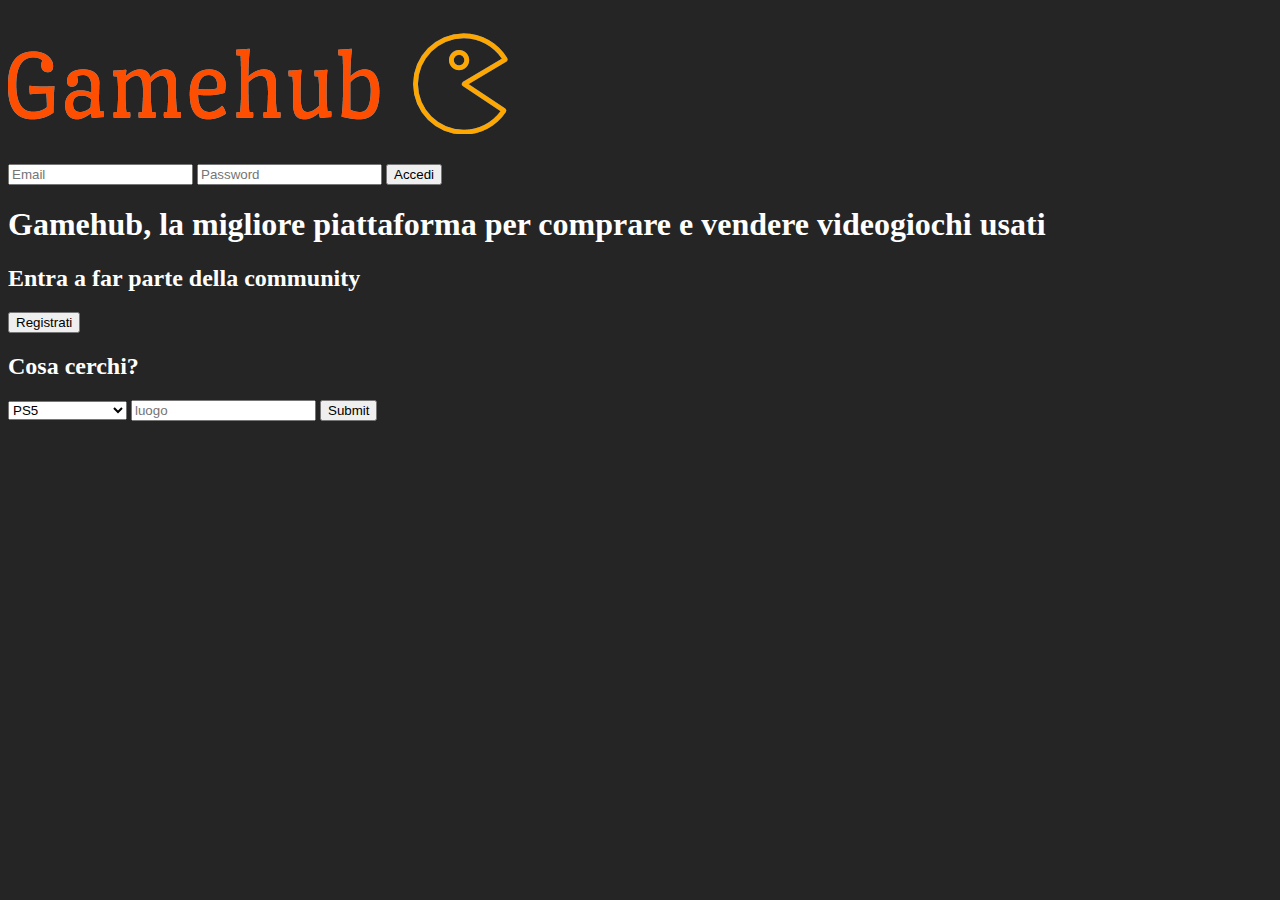
==== html/index.html @ 35cfd263 "include system via js implemented, index header created" ====
<!DOCTYPE html>
<html lang="it">
<head>
	<meta charset="UTF-8">
	<title>Gamehub</title>
	<link rel="stylesheet" href="../css/index.css">
</head>
<body>
	
	<header>
		<!-- Logo e form di login -->
		<div class="login">
			<img src="../img/logo/logo (1)/logo_small.png" alt="logo">
			<form action="login.html" id="login-form">
				<input type="email" placeholder="Email" name="email" id="email">
				<input type="password" placeholder="Password" name="password" id="password">
				<input type="button" value="Accedi">
			</form>
		</div>

		<div w3-include-html="./partial/header-big.html"></div>
	</header>

	<script src="../js/include.js"></script>
</body>
</html>
---- css/index.css ----
body{
	background-color: #252525;
	color: white;
}

form #login-form{
	color:red;
}
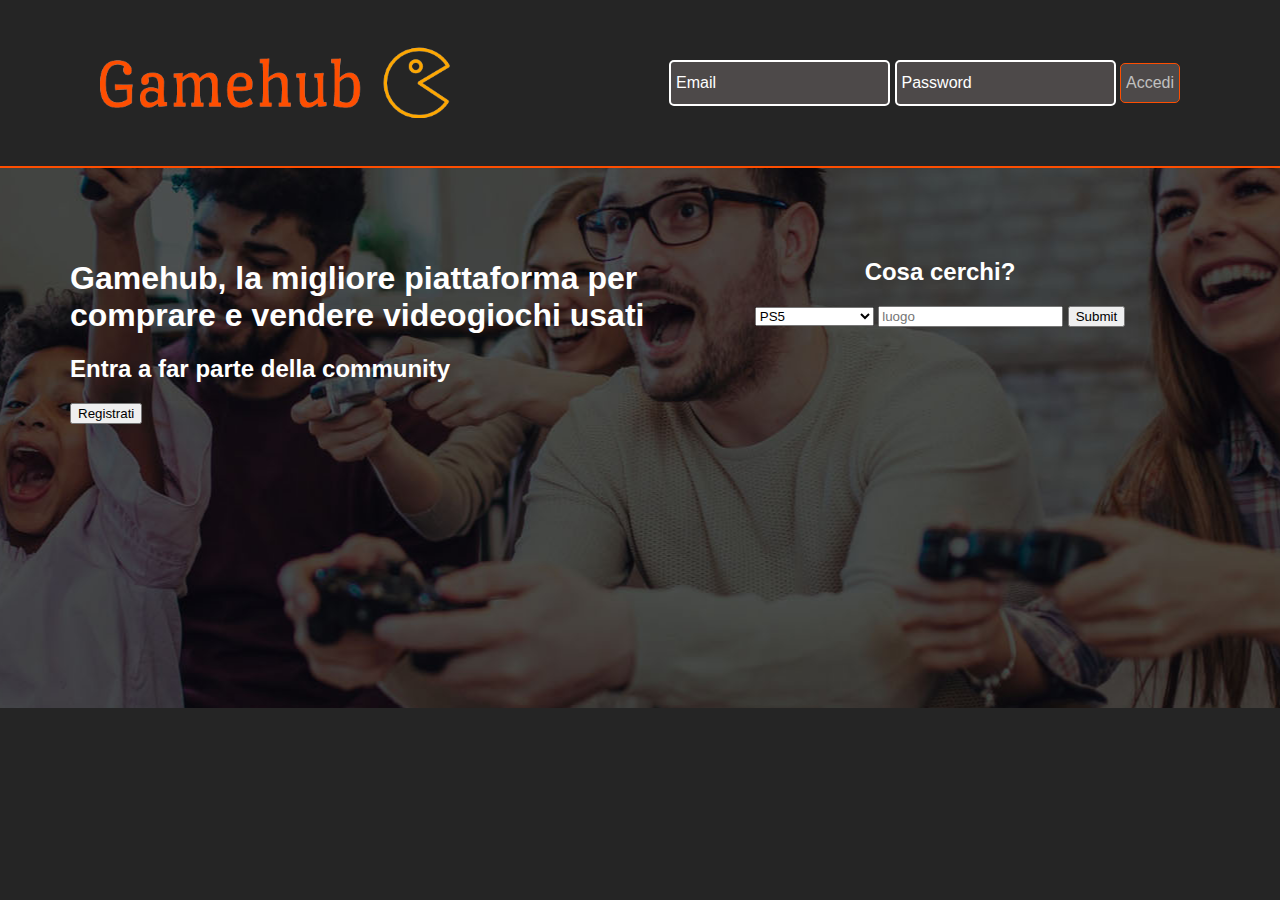
==== commit 881403c1: "Started styling header-big and index" ====
--- a/html/index.html
+++ b/html/index.html
@@ -3,23 +3,27 @@
 <head>
 	<meta charset="UTF-8">
 	<title>Gamehub</title>
+	<link rel="stylesheet" href="../css/common.css">
 	<link rel="stylesheet" href="../css/index.css">
+	<link rel="stylesheet" href="../css/partial/header-big.css">
 </head>
 <body>
 	
 	<header>
 		<!-- Logo e form di login -->
-		<div class="login">
-			<img src="../img/logo/logo (1)/logo_small.png" alt="logo">
+		<div id="login-div">
+			<img src="../img/logo/logo (1)/logo_small.png" alt="logo" id="logo">
 			<form action="login.html" id="login-form">
 				<input type="email" placeholder="Email" name="email" id="email">
 				<input type="password" placeholder="Password" name="password" id="password">
-				<input type="button" value="Accedi">
+				<input type="button" value="Accedi" id="button-accedi">
 			</form>
 		</div>
+	</header>
 
-		<div w3-include-html="./partial/header-big.html"></div>
-	</header>
+	<div w3-include-html="./partial/header-big.html"></div>
+
+	<div id="main"></div>
 
 	<script src="../js/include.js"></script>
 </body>
--- a/css/common.css
+++ b/css/common.css
@@ -0,0 +1,8 @@
+
+
+body{
+	background-color: #252525;
+	color: white;
+	margin:0;
+	font-family: Roboto,Arial,Helvetica,sans-serif;;
+}--- a/css/index.css
+++ b/css/index.css
@@ -1,8 +1,44 @@
-body{
-	background-color: #252525;
-	color: white;
+/*
+** Logo orange: rgb(254,78,1)
+** Logo yellow: rgb(249,165,5)
+*/
+
+/*Header starts*/
+
+#login-div{
+	padding: 30px 100px 30px 100px;
+	display: flex;
+	justify-content: space-between;
+	align-items: center;
+	border-bottom: 2px solid rgb(254,78,1);
 }
 
-form #login-form{
-	color:red;
+#logo{
+	width: 350px;
+}
+
+#login-div input{
+	border: 2px solid white;
+	border-radius: 5px;
+	background-color: rgb(77, 73, 73);
+	font-family:"Segoe UI",Arial,sans-serif;
+	font-size: 12pt;
+	padding-left: 5px;
+	padding-right: 5px;
+	color: #C0C0C0;
+	height: 40px;
+}
+
+#login-div input::placeholder{
+	color: white
+}
+
+#login-div #button-accedi{
+	border: 1px solid rgb(254,78,1);
+}
+
+/*Header ends*/
+
+div#main{
+	padding: 0px 30px;
 }--- a/css/partial/header-big.css
+++ b/css/partial/header-big.css
@@ -0,0 +1,23 @@
+/*Call-to-action starts*/
+
+#call-to-action{
+	display: flex;
+	justify-content: space-around;
+	padding: 70px;
+	background-image: url("../../img/people-playing-vg-bg.jpg");
+	background-position: center;
+	min-height: 400px;
+}
+
+#left-header{
+	max-width: 600px;
+	flex-grow: 3;
+}
+
+#right-header{
+	flex-grow: 2;
+	text-align: center;
+}
+
+
+/*Call-to-action ends*/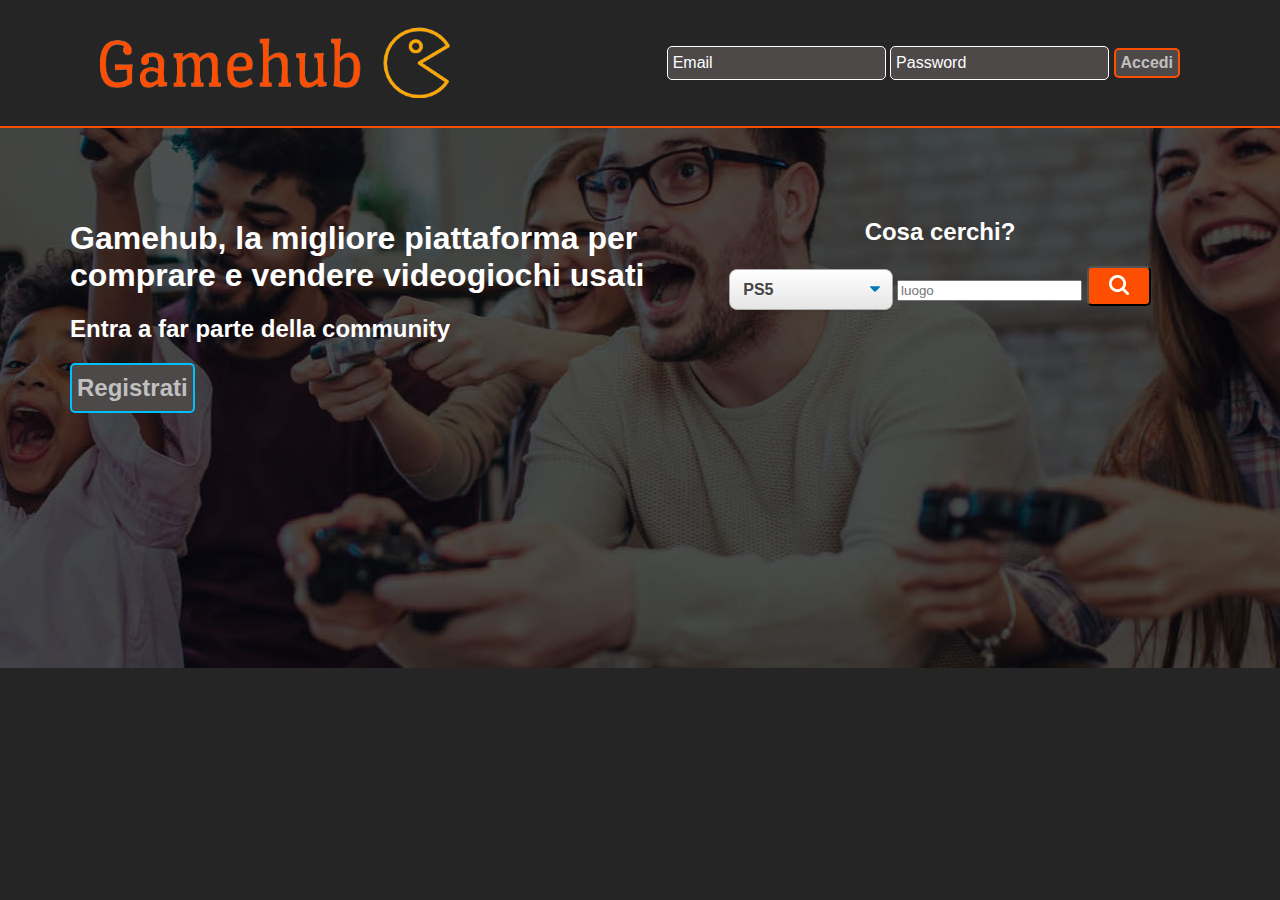
==== commit 61a3607f: "Style modified" ====
--- a/html/index.html
+++ b/html/index.html
@@ -14,9 +14,9 @@
 		<div id="login-div">
 			<img src="../img/logo/logo (1)/logo_small.png" alt="logo" id="logo">
 			<form action="login.html" id="login-form">
-				<input type="email" placeholder="Email" name="email" id="email">
-				<input type="password" placeholder="Password" name="password" id="password">
-				<input type="button" value="Accedi" id="button-accedi">
+				<input type="email" placeholder="Email" name="email" id="email" class="button-grey">
+				<input type="password" placeholder="Password" name="password" id="password" class="button-grey">
+				<input type="button" value="Accedi" class="button-grey" id="button-accedi">
 			</form>
 		</div>
 	</header>
--- a/css/common.css
+++ b/css/common.css
@@ -1,8 +1,59 @@
-
-
-body{
+body, select{
 	background-color: #252525;
 	color: white;
 	margin:0;
-	font-family: Roboto,Arial,Helvetica,sans-serif;;
-}+	font-family: Roboto,Arial,Helvetica,sans-serif;
+}
+
+.button-grey{
+	border: 1px solid white;
+	border-radius: 5px;
+	background-color: rgb(77, 73, 73);
+	font-family:"Segoe UI",Arial,sans-serif;
+	font-size: 12pt;
+	padding-left: 5px;
+	padding-right: 5px;
+	color: #C0C0C0;
+	height: 30px;
+}
+
+.button-grey::placeholder{
+	color: white
+}
+
+/*
+** Select style start
+*/
+
+.select-css {
+	font-size: 16px;
+	font-weight: 700;
+	color: #444;
+	line-height: 1.3;
+	padding: .6em 1.4em .5em .8em;
+	border: 1px solid #aaa;
+	box-shadow: 0 1px 0 1px rgba(0,0,0,.04);
+	border-radius: .5em;
+	appearance: none;
+	background-color: #fff;
+	background-image: url('data:image/svg+xml;charset=US-ASCII,%3Csvg%20xmlns%3D%22http%3A%2F%2Fwww.w3.org%2F2000%2Fsvg%22%20width%3D%22292.4%22%20height%3D%22292.4%22%3E%3Cpath%20fill%3D%22%23007CB2%22%20d%3D%22M287%2069.4a17.6%2017.6%200%200%200-13-5.4H18.4c-5%200-9.3%201.8-12.9%205.4A17.6%2017.6%200%200%200%200%2082.2c0%205%201.8%209.3%205.4%2012.9l128%20127.9c3.6%203.6%207.8%205.4%2012.8%205.4s9.2-1.8%2012.8-5.4L287%2095c3.5-3.5%205.4-7.8%205.4-12.8%200-5-1.9-9.2-5.5-12.8z%22%2F%3E%3C%2Fsvg%3E'),
+	  linear-gradient(to bottom, #ffffff 0%,#e5e5e5 100%);
+	background-repeat: no-repeat;
+	background-position: right .7em top 50%, 0 0;
+	background-size: .65em auto, 100%;
+}
+.select-css:focus {
+	border-color: #aaa;
+	box-shadow: 0 0 1px 3px rgba(59, 153, 252, .7);
+	box-shadow: 0 0 0 3px -moz-mac-focusring;
+	color: #222;
+	outline: none;
+}
+.select-css option {
+	font-weight:normal;
+}
+
+
+/*
+** Select style end
+*/--- a/css/index.css
+++ b/css/index.css
@@ -6,35 +6,25 @@
 /*Header starts*/
 
 #login-div{
-	padding: 30px 100px 30px 100px;
+	padding: 10px 100px 10px 100px;
 	display: flex;
 	justify-content: space-between;
 	align-items: center;
 	border-bottom: 2px solid rgb(254,78,1);
+	flex-wrap: wrap;
 }
 
 #logo{
 	width: 350px;
 }
 
-#login-div input{
-	border: 2px solid white;
-	border-radius: 5px;
-	background-color: rgb(77, 73, 73);
-	font-family:"Segoe UI",Arial,sans-serif;
-	font-size: 12pt;
-	padding-left: 5px;
-	padding-right: 5px;
-	color: #C0C0C0;
-	height: 40px;
+#login-div #button-accedi{
+	font-weight: bold;
+	border: 2px solid rgb(254,78,1);
 }
 
-#login-div input::placeholder{
-	color: white
-}
-
-#login-div #button-accedi{
-	border: 1px solid rgb(254,78,1);
+#login-div #button-accedi:hover{
+	color:rgb(254,78,1);
 }
 
 /*Header ends*/
--- a/css/partial/header-big.css
+++ b/css/partial/header-big.css
@@ -19,5 +19,29 @@
 	text-align: center;
 }
 
+button#sign-up{
+	font-weight: bold;
+	border: 2px solid #00BFFF;
+	height: 50px;
+	font-size: 1.5em;
+	padding: 5px;
+}
+
+button#sign-up:hover{
+	color:#00BFFF;
+}
+
+button#search{
+	background-color: rgb(254,78,1);
+	width: 64px;
+	height: 40px;
+	border-radius: 5px;
+}
+
+button#search img{
+	width:20px;
+	margin:auto;
+}
+
 
 /*Call-to-action ends*/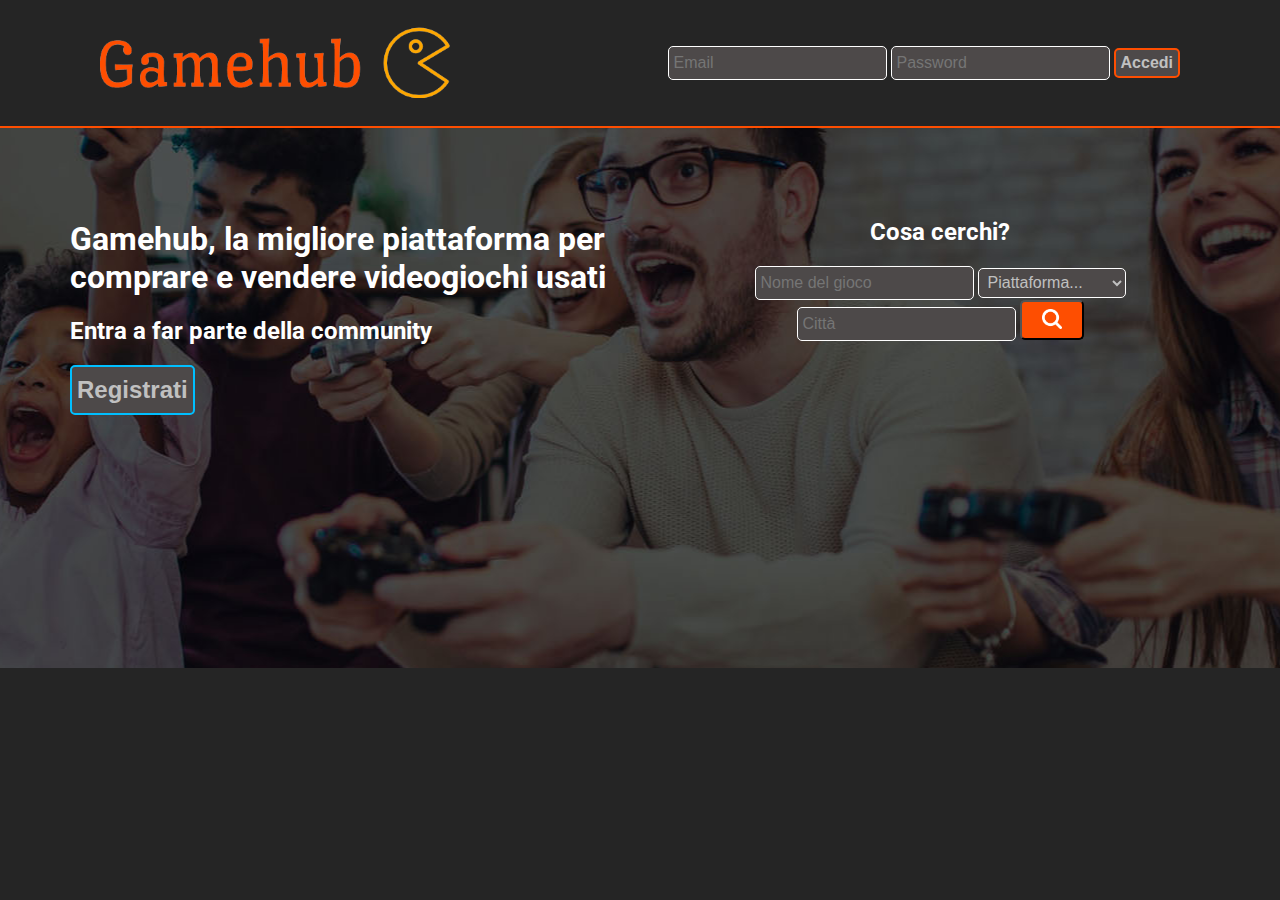
==== commit b7897e04: "Search form updated" ====
--- a/html/index.html
+++ b/html/index.html
@@ -6,6 +6,8 @@
 	<link rel="stylesheet" href="../css/common.css">
 	<link rel="stylesheet" href="../css/index.css">
 	<link rel="stylesheet" href="../css/partial/header-big.css">
+	<link rel="preconnect" href="https://fonts.gstatic.com">
+	<link href="https://fonts.googleapis.com/css2?family=Roboto:ital,wght@0,100;0,300;0,400;0,500;0,700;1,100;1,300;1,400;1,500;1,700&display=swap" rel="stylesheet">
 </head>
 <body>
 	
@@ -14,9 +16,9 @@
 		<div id="login-div">
 			<img src="../img/logo/logo (1)/logo_small.png" alt="logo" id="logo">
 			<form action="login.html" id="login-form">
-				<input type="email" placeholder="Email" name="email" id="email" class="button-grey">
-				<input type="password" placeholder="Password" name="password" id="password" class="button-grey">
-				<input type="button" value="Accedi" class="button-grey" id="button-accedi">
+				<input type="email" placeholder="Email" name="email" id="email" class="input-grey">
+				<input type="password" placeholder="Password" name="password" id="password" class="input-grey">
+				<input type="button" value="Accedi" class="input-grey" id="button-accedi">
 			</form>
 		</div>
 	</header>
--- a/css/common.css
+++ b/css/common.css
@@ -5,7 +5,7 @@
 	font-family: Roboto,Arial,Helvetica,sans-serif;
 }
 
-.button-grey{
+.input-grey{
 	border: 1px solid white;
 	border-radius: 5px;
 	background-color: rgb(77, 73, 73);
@@ -25,33 +25,17 @@
 ** Select style start
 */
 
-.select-css {
+/* select{
+	background-color: rgb(77, 73, 73);
 	font-size: 16px;
-	font-weight: 700;
-	color: #444;
-	line-height: 1.3;
-	padding: .6em 1.4em .5em .8em;
+	color: #C0C0C0;
+	padding: .5em;
 	border: 1px solid #aaa;
-	box-shadow: 0 1px 0 1px rgba(0,0,0,.04);
 	border-radius: .5em;
-	appearance: none;
-	background-color: #fff;
-	background-image: url('data:image/svg+xml;charset=US-ASCII,%3Csvg%20xmlns%3D%22http%3A%2F%2Fwww.w3.org%2F2000%2Fsvg%22%20width%3D%22292.4%22%20height%3D%22292.4%22%3E%3Cpath%20fill%3D%22%23007CB2%22%20d%3D%22M287%2069.4a17.6%2017.6%200%200%200-13-5.4H18.4c-5%200-9.3%201.8-12.9%205.4A17.6%2017.6%200%200%200%200%2082.2c0%205%201.8%209.3%205.4%2012.9l128%20127.9c3.6%203.6%207.8%205.4%2012.8%205.4s9.2-1.8%2012.8-5.4L287%2095c3.5-3.5%205.4-7.8%205.4-12.8%200-5-1.9-9.2-5.5-12.8z%22%2F%3E%3C%2Fsvg%3E'),
-	  linear-gradient(to bottom, #ffffff 0%,#e5e5e5 100%);
-	background-repeat: no-repeat;
-	background-position: right .7em top 50%, 0 0;
-	background-size: .65em auto, 100%;
 }
-.select-css:focus {
-	border-color: #aaa;
-	box-shadow: 0 0 1px 3px rgba(59, 153, 252, .7);
-	box-shadow: 0 0 0 3px -moz-mac-focusring;
-	color: #222;
-	outline: none;
-}
-.select-css option {
+select option {
 	font-weight:normal;
-}
+} */
 
 
 /*
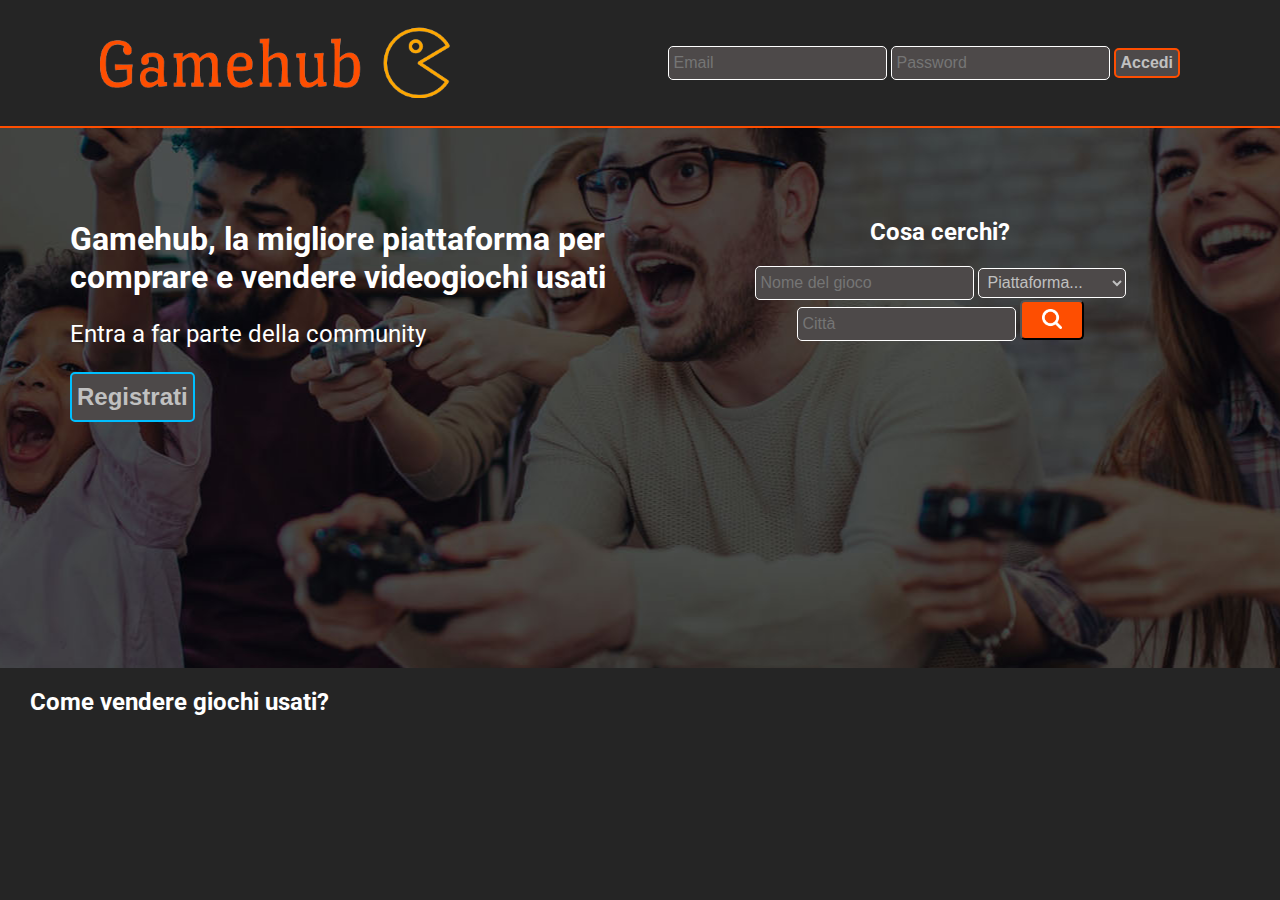
==== commit 6d50b2af: "Modifiche su html e css dell'Index" ====
--- a/html/index.html
+++ b/html/index.html
@@ -25,7 +25,11 @@
 
 	<div w3-include-html="./partial/header-big.html"></div>
 
-	<div id="main"></div>
+	<div id="main">
+		<section>
+			<h2>Come vendere giochi usati?</h2>
+		</section>
+	</div>
 
 	<script src="../js/include.js"></script>
 </body>
--- a/css/partial/header-big.css
+++ b/css/partial/header-big.css
@@ -12,6 +12,10 @@
 #left-header{
 	max-width: 600px;
 	flex-grow: 3;
+}
+
+#left-header p{
+	font-size: 1.5em;
 }
 
 #right-header{
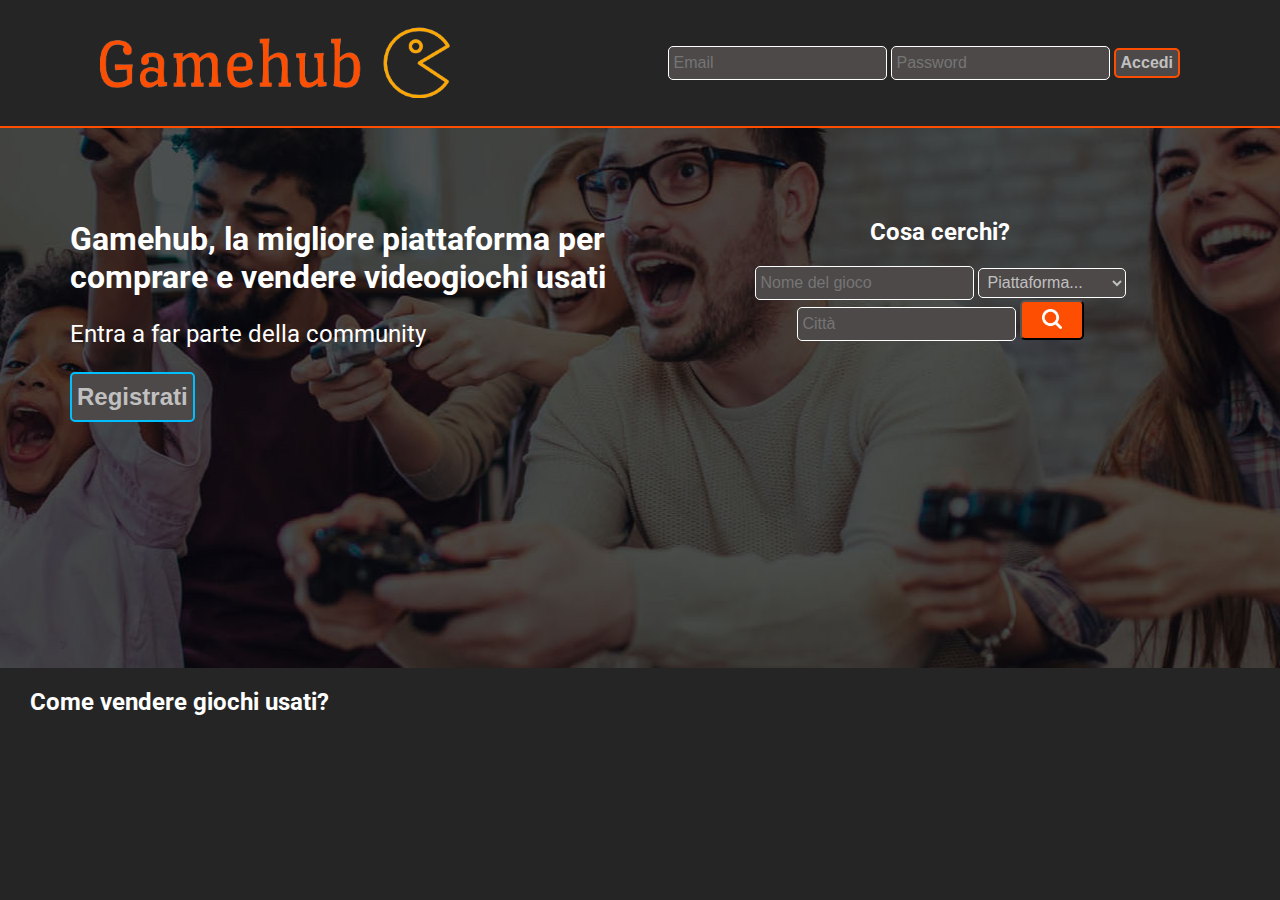
==== commit c6a20087: "bho" ====
--- a/html/index.html
+++ b/html/index.html
@@ -28,6 +28,7 @@
 	<div id="main">
 		<section>
 			<h2>Come vendere giochi usati?</h2>
+			<img src="" alt="">
 		</section>
 	</div>
 
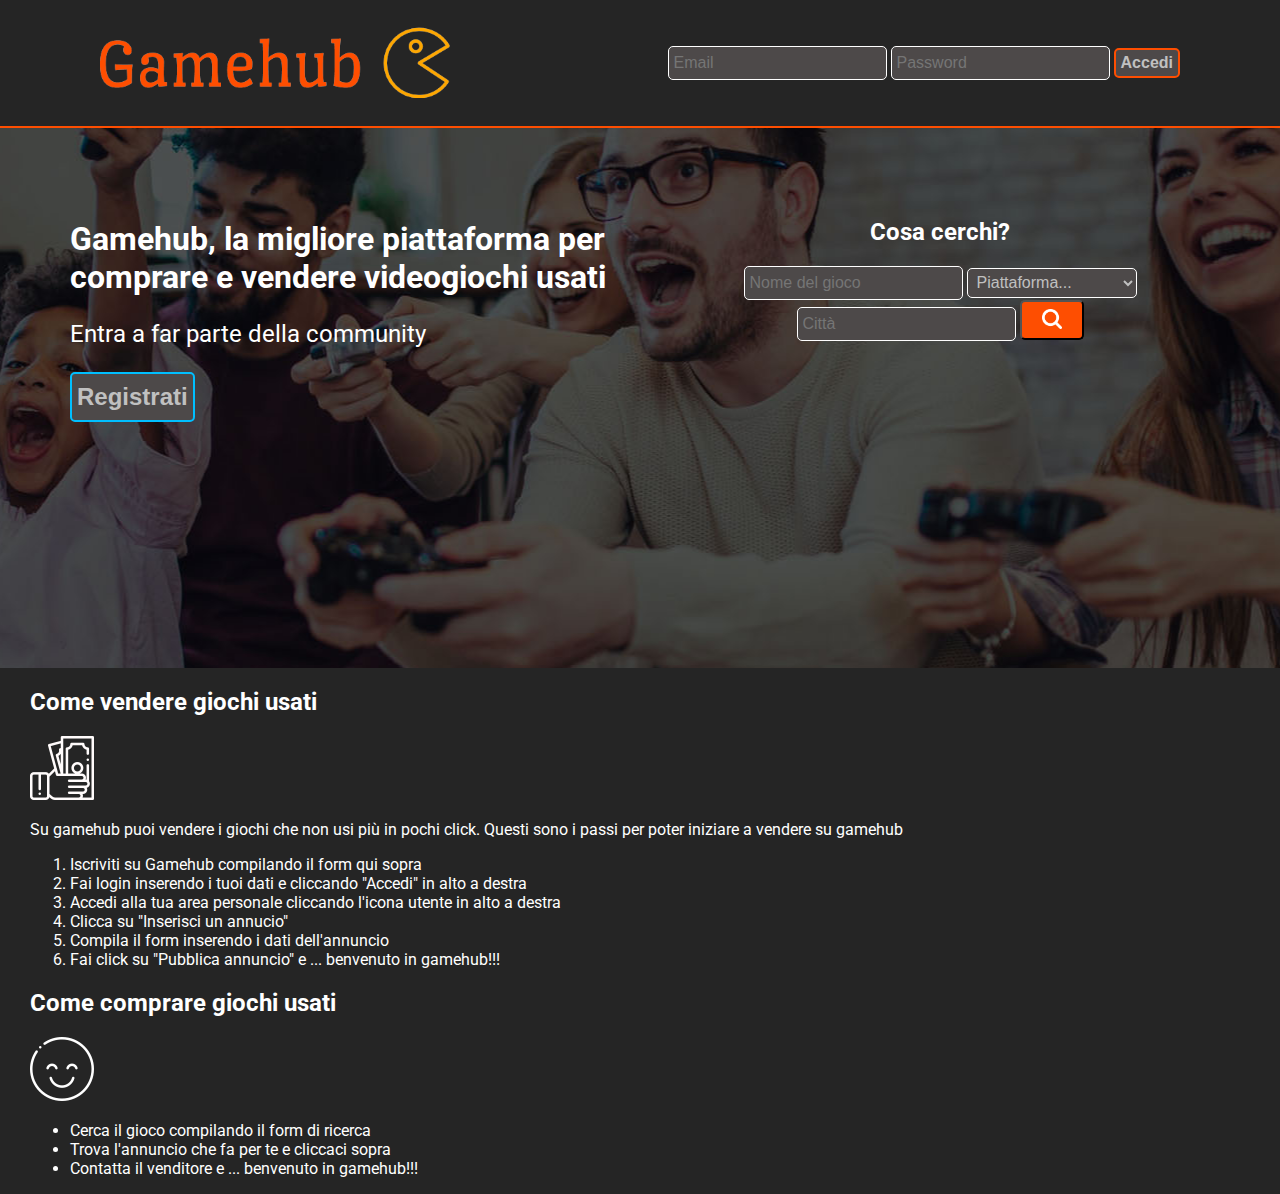
==== commit 5f775b79: "Search form updated" ====
--- a/html/index.html
+++ b/html/index.html
@@ -27,8 +27,26 @@
 
 	<div id="main">
 		<section>
-			<h2>Come vendere giochi usati?</h2>
-			<img src="" alt="">
+			<h2>Come vendere giochi usati</h2>
+			<img src="../img/icons/money.png" alt="Vendere giochi">
+			<p>Su gamehub puoi vendere i giochi che non usi più in pochi click. Questi sono i passi per poter iniziare a vendere su gamehub</p>
+			<ol>
+				<li>Iscriviti su Gamehub compilando il form qui sopra</li>
+				<li>Fai login inserendo i tuoi dati e cliccando "Accedi" in alto a destra</li>
+				<li>Accedi alla tua area personale cliccando l'icona utente in alto a destra</li>
+				<li>Clicca su "Inserisci un annucio"</li>
+				<li>Compila il form inserendo i dati dell'annuncio</li>
+				<li>Fai click su "Pubblica annuncio" e ... <span>benvenuto in gamehub!!!</span></li>
+			</ol>
+		</section>
+		<section>
+			<h2>Come comprare giochi usati</h2>
+			<img src="../img/icons/happy.png" alt="Comprare giochi usati">
+			<ul>
+				<li>Cerca il gioco compilando il form di ricerca</li>
+				<li>Trova l'annuncio che fa per te e cliccaci sopra</li>
+				<li>Contatta il venditore e ... <span>benvenuto in gamehub!!!</span></li>
+			</ul>
 		</section>
 	</div>
 
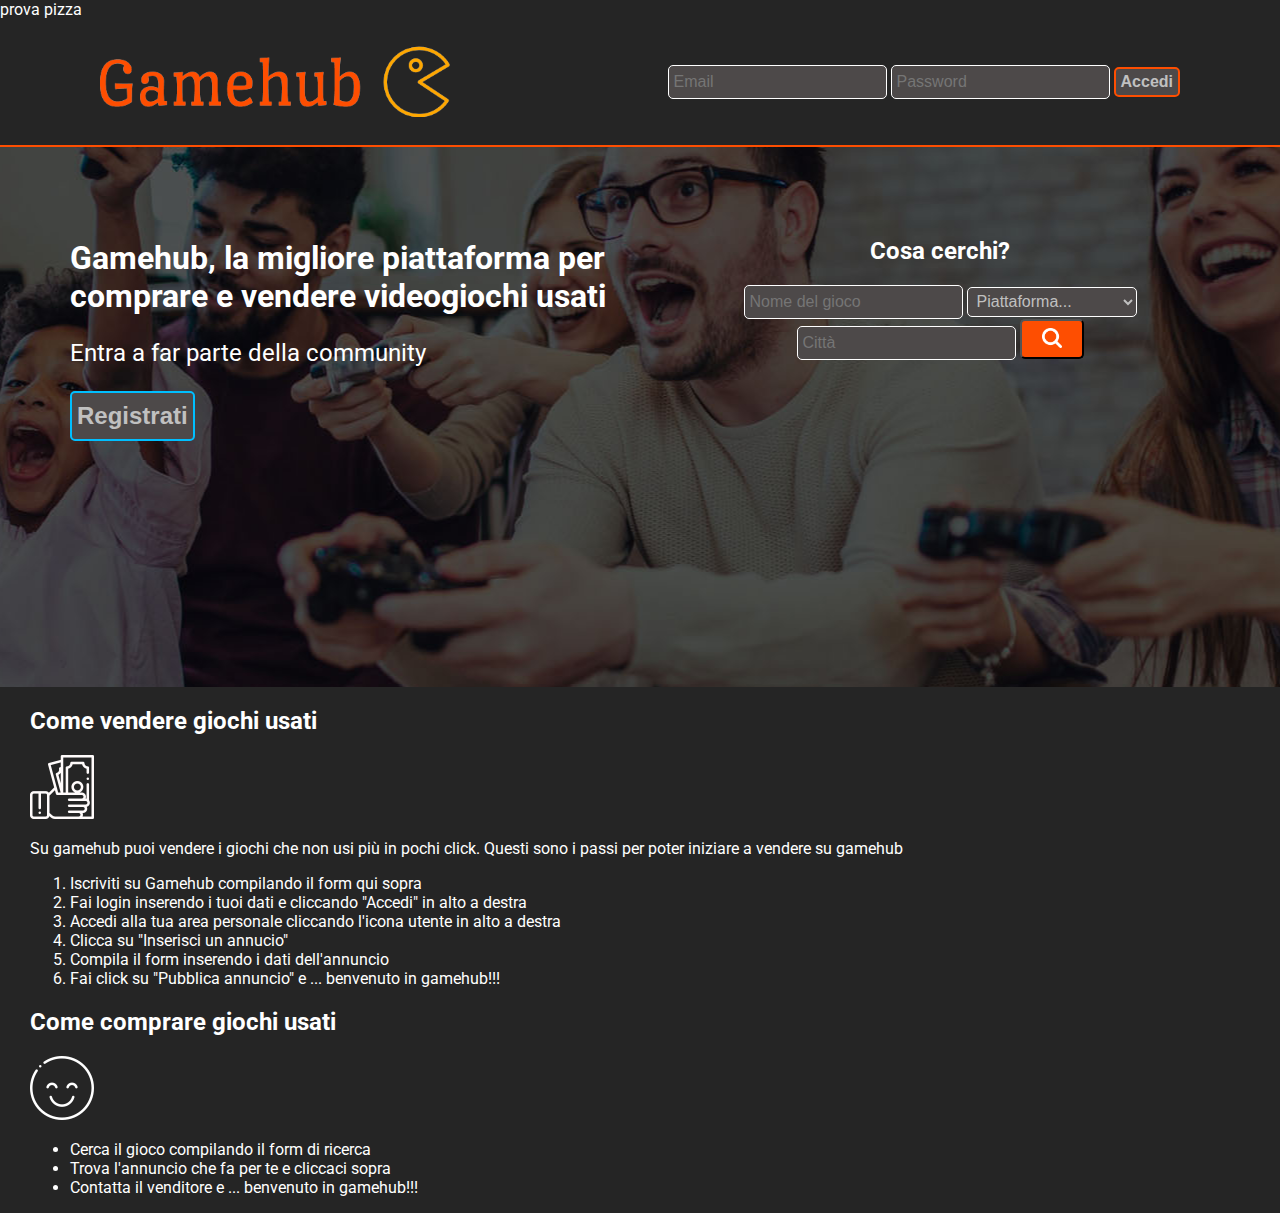
==== commit 77f17e34: "prova branch" ====
--- a/html/index.html
+++ b/html/index.html
@@ -10,6 +10,7 @@
 	<link href="https://fonts.googleapis.com/css2?family=Roboto:ital,wght@0,100;0,300;0,400;0,500;0,700;1,100;1,300;1,400;1,500;1,700&display=swap" rel="stylesheet">
 </head>
 <body>
+	prova pizza
 	
 	<header>
 		<!-- Logo e form di login -->
